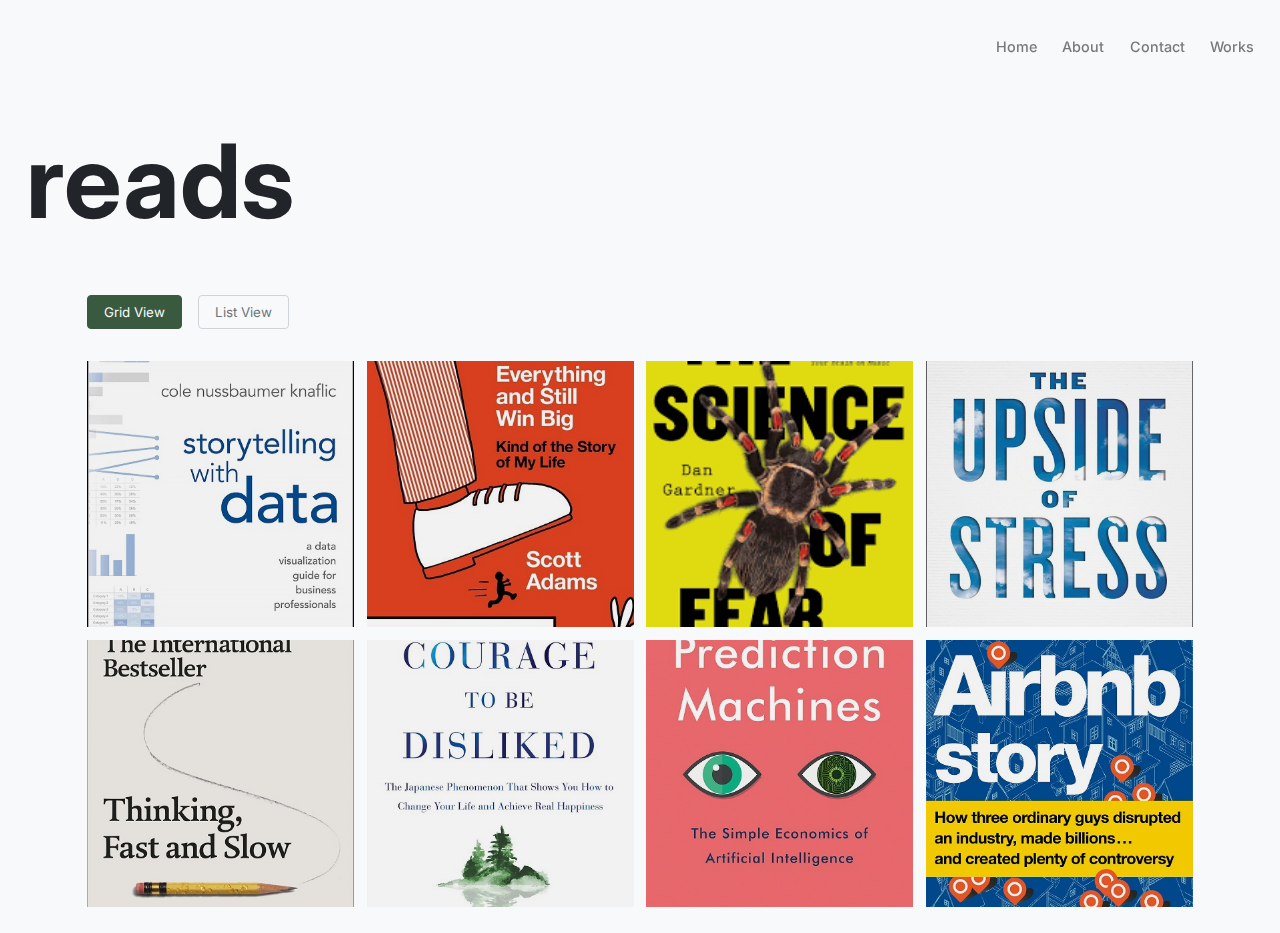
==== html/reads.html @ af6dd02d "Initial Commit" ====
<!DOCTYPE html>
<html lang="en">
  <head>
    <meta charset="UTF-8" />
    <meta name="viewport" content="width=device-width, initial-scale=1.0" />
    <link rel="stylesheet" href="../styles/styles-works-reads.css" />
    <title>My-Reads</title>
  </head>
  <body>
    <nav>
      <div class="nav-links">
        <a href="../index.html">Home</a>
        <a href="../index.html#about">About</a>
        <a href="./contact.html">Contact</a>
        <a href="./works.html">Works</a>
      </div>
    </nav>

    <h1>reads</h1>

    <div class="view-controls">
      <button class="view-button grid-btn active">Grid View</button>
      <button class="view-button list-btn">List View</button>
    </div>

    <div class="gallery">
      <div class="project">
        <img
          src="../src/stoytelling-with-data.jpg"
          alt="Storytelling with Data"
        />
        <div class="project-info">
          <h3>Storytelling with Data</h3>
        </div>
      </div>
      <div class="project">
        <img
          src="../src/how-to-fail-at-almost-everything-still-win-big.jpg"
          alt="How to Fail at Almost Everything and Still Win Big"
        />
        <div class="project-info">
          <h3>How to Fail at Almost Everything and Still Win Big</h3>
        </div>
      </div>
      <div class="project">
        <img src="../src/the-science-of-fear.png" alt="The Science of Fear" />
        <div class="project-info">
          <h3>The Science of Fear</h3>
        </div>
      </div>
      <div class="project">
        <img
          src="../src/the-upsides-of-stress.jpg"
          alt="The Upside of Stress"
        />
        <div class="project-info">
          <h3>The Upside of Stress</h3>
        </div>
      </div>
      <div class="project">
        <img
          src="../src/thinking-fast-and-slow.jpg"
          alt="Thinking, Fast and Slow"
        />
        <div class="project-info">
          <h3>Thinking, Fast and Slow</h3>
        </div>
      </div>
      <div class="project">
        <img
          src="../src/the-courage-to-be-disliked.jpg"
          alt="The Courage to Be Disliked"
        />
        <div class="project-info">
          <h3>The Courage to Be Disliked</h3>
        </div>
      </div>
      <div class="project">
        <img src="../src/prediction-machines.jpg" alt="Prediction Machines" />
        <div class="project-info">
          <h3>Prediction Machines</h3>
        </div>
      </div>
      <div class="project">
        <img src="../src/the-airbnb-story.jpg" alt="The Airbnb Story" />
        <div class="project-info">
          <h3>The Airbnb Story</h3>
        </div>
      </div>
    </div>

    <script>
      const gridBtn = document.querySelector(".grid-btn");
      const listBtn = document.querySelector(".list-btn");
      const gallery = document.querySelector(".gallery");

      gridBtn.addEventListener("click", () => {
        gallery.classList.remove("list-view");
        gridBtn.classList.add("active");
        listBtn.classList.remove("active");
      });

      listBtn.addEventListener("click", () => {
        gallery.classList.add("list-view");
        listBtn.classList.add("active");
        gridBtn.classList.remove("active");
      });
    </script>
  </body>
</html>
---- styles/styles-works-reads.css ----
@import url("https://fonts.googleapis.com/css2?family=Inter:wght@400;600&display=swap");

:root {
  --color-lightest: #f8f9fa;
  --color-light: #ced4da;
  --color-medium: #adb5bd;
  --color-dark: #6c757d;
  --color-darker: #495057;
  --color-darkest: #212529;
  --color-accent: #3a5a40;
}

* {
  margin: 0;
  padding: 0;
  box-sizing: border-box;
  font-family: "Inter", sans-serif;
  scroll-behavior: smooth;
}

body {
  background: var(--color-lightest);
  padding: clamp(1rem, 2vw, 2rem);
  color: var(--color-darkest);
}

nav {
  display: flex;
  justify-content: flex-end;
  padding: clamp(0.5rem, 1vw, 1rem) 0;
  margin-bottom: clamp(2rem, 4vw, 4rem);
}

.nav-links {
  display: flex;
  gap: clamp(1rem, 2vw, 2rem);
}

.nav-links a {
  text-decoration: none;
  color: var(--color-darkest);
  font-weight: 500;
  opacity: 0.6;
  font-size: clamp(0.9rem, 1vw, 1rem);
  transition: opacity 0.3s ease;
  position: relative;
}

.nav-links a:hover {
  opacity: 1;
}

.view-controls {
  display: flex;
  gap: 1rem;
  margin-bottom: 2rem;
}

.view-button {
  padding: 0.5rem 1rem;
  background: transparent;
  border: 1px solid var(--color-light);
  cursor: pointer;
  border-radius: 4px;
  transition: all 0.3s ease;
  color: var(--color-dark);
}

.view-button:hover {
  background: var(--color-dark);
  color: var(--color-lightest);
  border-color: var(--color-dark);
}

.view-button.active {
  background: var(--color-accent);
  color: var(--color-lightest);
  border-color: var(--color-accent);
}

h1 {
  font-size: clamp(3rem, 8vw, 8rem);
  font-weight: 700;
  margin-bottom: clamp(2rem, 4vw, 4rem);
  color: var(--color-darkest);
}

.gallery {
  display: grid;
  grid-template-columns: repeat(4, 1fr);
  gap: clamp(0.5rem, 1vw, 1rem);
  transition: all 0.5s cubic-bezier(0.4, 0, 0.2, 1);
  width: 90%;
  max-width: 1400px;
  margin: 0 auto;
}

.gallery.list-view {
  grid-template-columns: 1fr;
  width: 100%;
}

.project {
  position: relative;
  overflow: hidden;
  aspect-ratio: 1;
  background: var(--color-light);
  transition: transform 0.3s cubic-bezier(0.4, 0, 0.2, 1);
  border-radius: 0; /* Removed border radius to match reference */
}

.project::before {
  content: "";
  position: absolute;
  top: 0;
  left: 0;
  right: 0;
  bottom: 0;
  background: var(--color-accent);
  opacity: 0;
  transition: opacity 0.3s ease;
  z-index: 1;
}

.project:hover::before {
  opacity: 0.1;
}

.project img {
  width: 100%;
  height: 100%;
  object-fit: cover;
  transition: transform 0.5s cubic-bezier(0.4, 0, 0.2, 1);
}

.project:hover img {
  transform: scale(1.08);
  opacity: 0.8;
}

.project-info {
  position: absolute;
  bottom: 0;
  left: 0;
  right: 0;
  padding: 1.5rem;
  background: linear-gradient(
    to top,
    rgba(248, 249, 250, 0.95),
    rgba(248, 249, 250, 0.8) 60%,
    transparent
  );
  transform: translateY(100%);
  transition: transform 0.5s cubic-bezier(0.4, 0, 0.2, 1);
  z-index: 2;
}

.project-info h3 {
  color: var(--color-darkest);
  margin-bottom: 0.5rem;
  font-size: 1.2rem;
}

.project-info p {
  color: var(--color-darker);
  font-size: 0.9rem;
}

.project:hover .project-info {
  transform: translateY(0);
}

.list-view .project {
  display: grid;
  grid-template-columns: 300px 1fr;
  aspect-ratio: auto;
  gap: 2rem;
  padding: 1rem;
  background: var(--color-lightest);
  border: 1px solid var(--color-light);
}

.list-view .project-info {
  position: relative;
  transform: none;
  background: none;
  padding: 0;
}

.list-view .project:hover {
  transform: translateX(10px);
  box-shadow: -5px 5px 15px rgba(0, 0, 0, 0.1);
}

/* Media Queries */
@media (max-width: 1200px) {
  .gallery {
    grid-template-columns: repeat(3, 1fr);
    width: 95%;
  }
}

@media (max-width: 900px) {
  .gallery {
    grid-template-columns: repeat(2, 1fr);
    width: 100%;
  }

  h1 {
    font-size: clamp(2.5rem, 6vw, 4rem);
    margin-bottom: 2rem;
  }
}

@media (max-width: 768px) {
  body {
    padding: 1rem;
  }

  nav {
    margin-bottom: 2rem;
  }

  .nav-links {
    gap: 1rem;
  }

  .nav-links a {
    font-size: 0.9rem;
  }

  .logo {
    font-size: 1rem;
  }

  .gallery {
    gap: 0.5rem;
  }

  .list-view .project {
    grid-template-columns: 1fr;
    gap: 1rem;
    padding: 0.5rem;
  }

  .project-info {
    padding: 1rem;
  }

  .project-info h3 {
    font-size: 1rem;
  }

  .project-info p {
    font-size: 0.8rem;
  }

  .view-controls {
    margin-bottom: 1rem;
  }

  .view-button {
    padding: 0.4rem 0.8rem;
    font-size: 0.9rem;
  }
}

@media (max-width: 480px) {
  .gallery {
    grid-template-columns: repeat(2, 1fr);
    gap: 0.25rem;
  }

  h1 {
    font-size: clamp(2rem, 14vw, 6rem);
    margin-bottom: 1.5rem;
  }

  body {
    padding: 0.5rem;
  }
}

/* Additional refinements */
.nav-links a[href="#Works"] {
  color: var(--color-darkest);
}

.project img {
  width: 100%;
  height: 100%;
  object-fit: cover;
  transition: transform 0.5s cubic-bezier(0.4, 0, 0.2, 1);
  filter: brightness(0.95); /* Subtle dimming to match reference */
}

.view-controls {
  justify-content: flex-start;
  padding-left: 5%; /* Align with gallery */
}

@media (max-width: 768px) {
  .view-controls {
    padding-left: 0;
  }
}
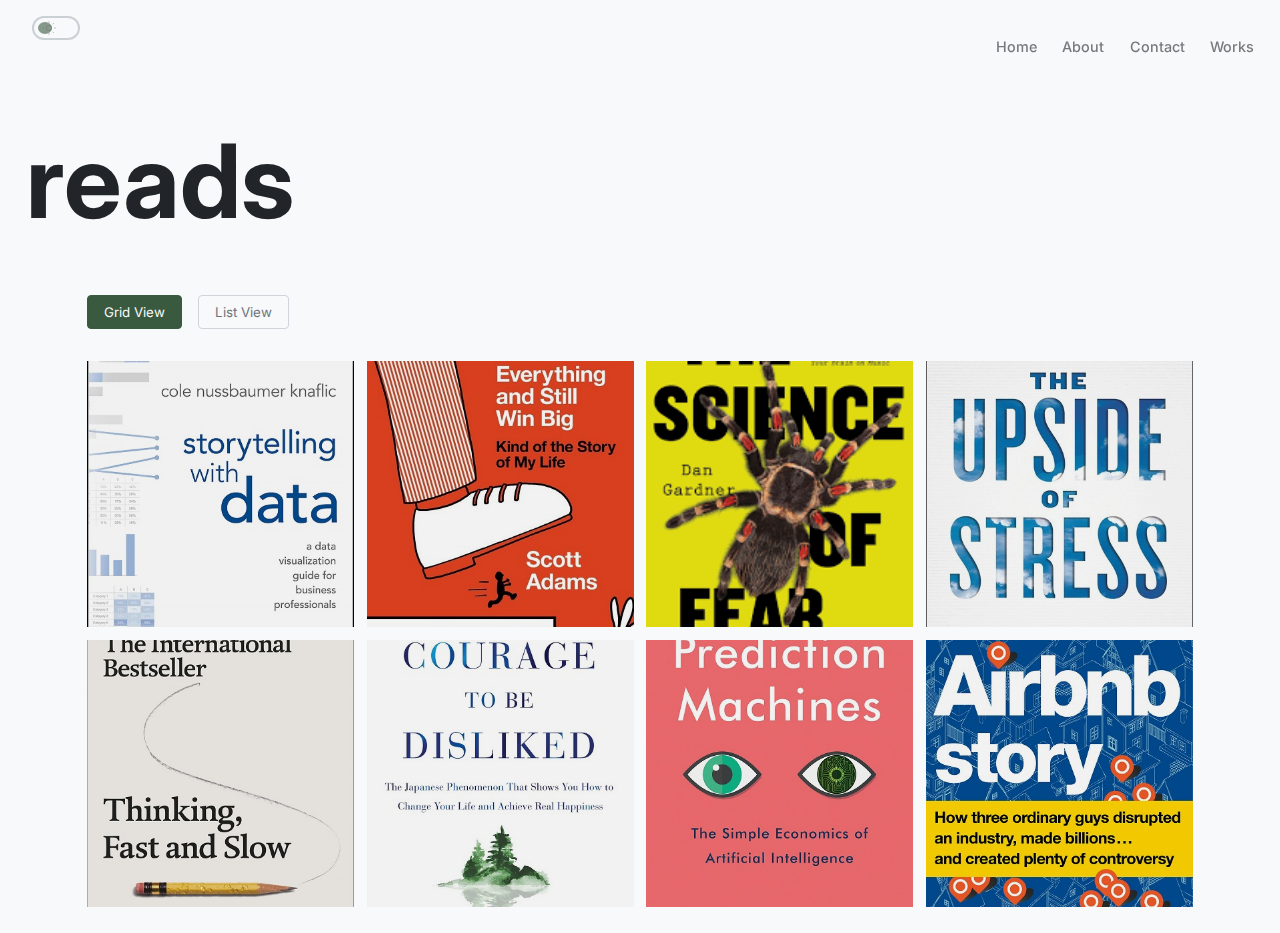
==== commit c08ebffa: "added dark mode" ====
--- a/html/reads.html
+++ b/html/reads.html
@@ -7,6 +7,37 @@
     <title>My-Reads</title>
   </head>
   <body>
+    <div class="theme-toggle">
+      <label class="theme-switch">
+        <input type="checkbox" class="theme-input" />
+        <div class="theme-slider">
+          <svg
+            class="sun-icon"
+            viewBox="0 0 24 24"
+            fill="none"
+            stroke="currentColor"
+          >
+            <circle cx="12" cy="12" r="4" />
+            <path d="M12 2v2" />
+            <path d="M12 20v2" />
+            <path d="M4.93 4.93l1.41 1.41" />
+            <path d="M17.66 17.66l1.41 1.41" />
+            <path d="M2 12h2" />
+            <path d="M20 12h2" />
+            <path d="M6.34 17.66l-1.41 1.41" />
+            <path d="M19.07 4.93l-1.41 1.41" />
+          </svg>
+          <svg
+            class="moon-icon"
+            viewBox="0 0 24 24"
+            fill="none"
+            stroke="currentColor"
+          >
+            <path d="M21 12.79A9 9 0 1 1 11.21 3 7 7 0 0 0 21 12.79z" />
+          </svg>
+        </div>
+      </label>
+    </div>
     <nav>
       <div class="nav-links">
         <a href="../index.html">Home</a>
@@ -105,6 +136,54 @@
         listBtn.classList.add("active");
         gridBtn.classList.remove("active");
       });
+
+      // Theme Toggle Functionality
+      document.addEventListener("DOMContentLoaded", () => {
+        const themeToggle = document.querySelector(".theme-input");
+
+        // Check for saved theme preference
+        const savedTheme = localStorage.getItem("theme");
+        if (savedTheme) {
+          document.documentElement.setAttribute("data-theme", savedTheme);
+          if (savedTheme === "dark") {
+            themeToggle.checked = true;
+          }
+        }
+
+        // Theme toggle handler
+        themeToggle.addEventListener("change", function () {
+          if (this.checked) {
+            transitionTheme("dark");
+          } else {
+            transitionTheme("light");
+          }
+        });
+
+        // Theme transition function
+        function transitionTheme(theme) {
+          document.documentElement.setAttribute("data-theme", theme);
+          localStorage.setItem("theme", theme);
+
+          // Add animation class to main elements
+          const elements = document.querySelectorAll(
+            "body, .header-section, .about-section, .slogan-section, .footer-section"
+          );
+          elements.forEach((element) => {
+            element.style.transition =
+              "background-color var(--theme-transition), color var(--theme-transition)";
+          });
+        }
+
+        // Add hover animation to toggle
+        const themeSwitch = document.querySelector(".theme-switch");
+        themeSwitch.addEventListener("mouseenter", () => {
+          themeSwitch.style.transform = "scale(1.05)";
+        });
+
+        themeSwitch.addEventListener("mouseleave", () => {
+          themeSwitch.style.transform = "scale(1)";
+        });
+      });
     </script>
   </body>
 </html>
--- a/styles/styles-works-reads.css
+++ b/styles/styles-works-reads.css
@@ -8,6 +8,15 @@
   --color-darker: #495057;
   --color-darkest: #212529;
   --color-accent: #3a5a40;
+
+  /* Dark mode colors - will be applied when data-theme="dark" */
+  --color-lightest-dark: #1a1b1e;
+  --color-light-dark: #2c2e33;
+  --color-medium-dark: #495057;
+  --color-dark-dark: #6c757d;
+  --color-darker-dark: #adb5bd;
+  --color-darkest-dark: #e9ecef;
+  --color-accent-dark: #588157;
 }
 
 * {
@@ -22,6 +31,125 @@
   background: var(--color-lightest);
   padding: clamp(1rem, 2vw, 2rem);
   color: var(--color-darkest);
+  animation: fadeIn 1s ease-in-out;
+}
+
+/*dark theme*/
+
+/* Theme Toggle Styles */
+.theme-toggle {
+  position: fixed;
+
+  top: clamp(0.5rem, 3vh, 1rem);
+  left: clamp(1rem, 3vw, 2rem);
+}
+
+.theme-switch {
+  position: relative;
+  display: inline-block;
+  width: clamp(3rem, 5vw, 3.75rem);
+  height: clamp(1.75rem, 3vh, 2.125rem);
+  cursor: pointer;
+}
+
+.theme-input {
+  opacity: 0;
+  width: 0;
+  height: 0;
+}
+
+.theme-slider {
+  position: absolute;
+  width: 3rem;
+  height: 1.5rem;
+  opacity: 0.6;
+  top: 0;
+  left: 0;
+  right: 0;
+  bottom: 0;
+  background-color: var(--color-lightest);
+  border: 2px solid var(--color-medium);
+  border-radius: 2.125rem;
+  transition: var(--transition-smooth);
+  overflow: hidden;
+}
+
+.theme-input:checked ~ .theme-slider {
+  border-color: var(--color-darkest);
+}
+
+.theme-slider:before {
+  content: "";
+  position: absolute;
+  height: calc(100% - 0.5rem);
+  width: calc(50% - 0.5rem);
+  left: 0.25rem;
+  bottom: 0.25rem;
+  background-color: var(--color-accent);
+  border-radius: 50%;
+  transition: var(--transition-smooth);
+}
+
+.theme-input:checked + .theme-slider:before {
+  transform: translateX(100%);
+}
+
+.sun-icon,
+.moon-icon {
+  position: absolute;
+  width: clamp(0.875rem, 1.5vw, 1rem);
+  height: clamp(0.875rem, 1.5vw, 1rem);
+  top: 50%;
+  transform: translateY(-50%);
+  transition: var(--transition-smooth);
+}
+
+.sun-icon {
+  left: 0.4375rem;
+  stroke: var(--color-darkest);
+  opacity: 1;
+}
+
+.moon-icon {
+  right: 0.4375rem;
+  stroke: var(--color-darkest);
+  opacity: 0;
+}
+
+.theme-input:checked ~ .theme-slider .sun-icon {
+  opacity: 0;
+}
+
+.theme-input:checked ~ .theme-slider .moon-icon {
+  opacity: 1;
+}
+
+/* Dark mode styles using attribute selector */
+[data-theme="dark"] {
+  --color-lightest: var(--color-lightest-dark);
+  --color-light: var(--color-light-dark);
+  --color-medium: var(--color-medium-dark);
+  --color-dark: var(--color-dark-dark);
+  --color-darker: var(--color-darker-dark);
+  --color-darkest: var(--color-darkest-dark);
+  --color-accent: var(--color-accent-dark);
+}
+
+/* Dark mode specific overrides */
+
+[data-theme="dark"] .view-button.active {
+  background: var(--color-darker);
+  color: var(--color-lightest);
+  border-color: var(--color-accent);
+}
+
+[data-theme="dark"] .project-info {
+  background: linear-gradient(
+    to top,
+    rgba(108, 117, 125, 0.95),
+    rgba(73, 80, 87, 0.8) 60%,
+    transparent
+  );
 }
 
 nav {
@@ -304,3 +432,12 @@
     padding-left: 0;
   }
 }
+
+@keyframes fadeIn {
+  0% {
+    opacity: 0;
+  }
+  100% {
+    opacity: 1;
+  }
+}
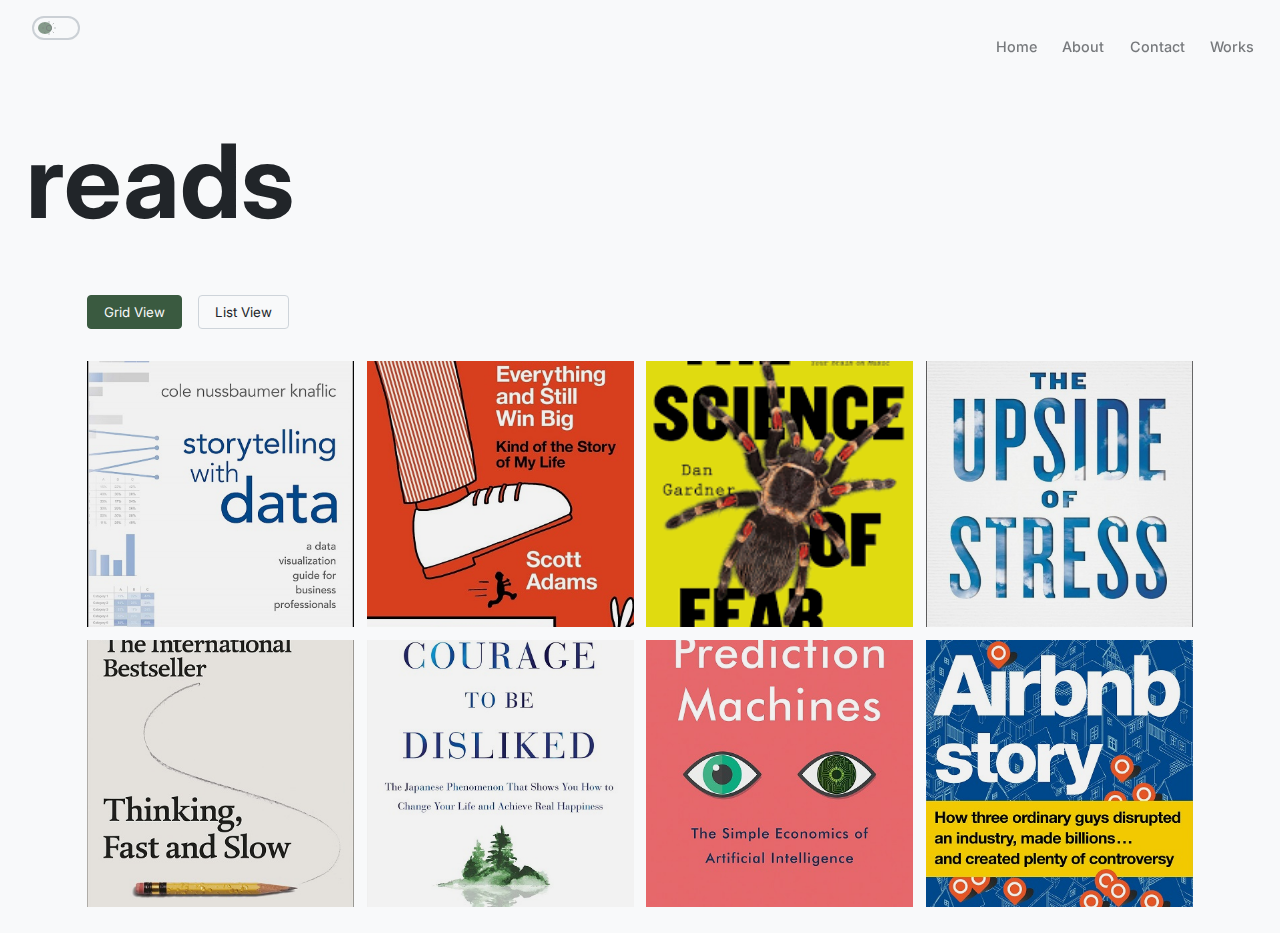
==== commit 2d655e45: "added links" ====
--- a/html/reads.html
+++ b/html/reads.html
@@ -55,69 +55,124 @@
     </div>
 
     <div class="gallery">
-      <div class="project">
-        <img
-          src="../src/stoytelling-with-data.jpg"
-          alt="Storytelling with Data"
-        />
-        <div class="project-info">
-          <h3>Storytelling with Data</h3>
-        </div>
-      </div>
-      <div class="project">
-        <img
-          src="../src/how-to-fail-at-almost-everything-still-win-big.jpg"
-          alt="How to Fail at Almost Everything and Still Win Big"
-        />
-        <div class="project-info">
-          <h3>How to Fail at Almost Everything and Still Win Big</h3>
-        </div>
-      </div>
-      <div class="project">
-        <img src="../src/the-science-of-fear.png" alt="The Science of Fear" />
-        <div class="project-info">
-          <h3>The Science of Fear</h3>
-        </div>
-      </div>
-      <div class="project">
-        <img
-          src="../src/the-upsides-of-stress.jpg"
-          alt="The Upside of Stress"
-        />
-        <div class="project-info">
-          <h3>The Upside of Stress</h3>
-        </div>
-      </div>
-      <div class="project">
-        <img
-          src="../src/thinking-fast-and-slow.jpg"
-          alt="Thinking, Fast and Slow"
-        />
-        <div class="project-info">
-          <h3>Thinking, Fast and Slow</h3>
-        </div>
-      </div>
-      <div class="project">
-        <img
-          src="../src/the-courage-to-be-disliked.jpg"
-          alt="The Courage to Be Disliked"
-        />
-        <div class="project-info">
-          <h3>The Courage to Be Disliked</h3>
-        </div>
-      </div>
-      <div class="project">
-        <img src="../src/prediction-machines.jpg" alt="Prediction Machines" />
-        <div class="project-info">
-          <h3>Prediction Machines</h3>
-        </div>
-      </div>
-      <div class="project">
-        <img src="../src/the-airbnb-story.jpg" alt="The Airbnb Story" />
-        <div class="project-info">
-          <h3>The Airbnb Story</h3>
-        </div>
-      </div>
+      <a
+        href="http://www.storytellingwithdata.com/"
+        target="_blank"
+        rel="noopener noreferrer"
+      >
+        <div class="project">
+          <img
+            src="../src/stoytelling-with-data.jpg"
+            alt="Storytelling with Data"
+          />
+          <div class="project-info">
+            <h3>Storytelling with Data</h3>
+          </div>
+        </div>
+      </a>
+
+      <a
+        href="https://dilbertblog.typepad.com/the_dilbert_blog/2013/10/how-to-fail-at-almost-everything-and-still-win-big.html"
+        target="_blank"
+        rel="noopener noreferrer"
+      >
+        <div class="project">
+          <img
+            src="../src/how-to-fail-at-almost-everything-still-win-big.jpg"
+            alt="How to Fail at Almost Everything and Still Win Big"
+          />
+          <div class="project-info">
+            <h3>How to Fail at Almost Everything and Still Win Big</h3>
+          </div>
+        </div>
+      </a>
+
+      <a
+        href="https://www.google.com/search?q=The+Science+of+Fear+by+Daniel+Gardner"
+        target="_blank"
+        rel="noopener noreferrer"
+      >
+        <div class="project">
+          <img src="../src/the-science-of-fear.png" alt="The Science of Fear" />
+          <div class="project-info">
+            <h3>The Science of Fear</h3>
+          </div>
+        </div>
+      </a>
+
+      <a
+        href="https://www.kellymcgonigal.com/the-upside-of-stress"
+        target="_blank"
+        rel="noopener noreferrer"
+      >
+        <div class="project">
+          <img
+            src="../src/the-upsides-of-stress.jpg"
+            alt="The Upside of Stress"
+          />
+          <div class="project-info">
+            <h3>The Upside of Stress</h3>
+          </div>
+        </div>
+      </a>
+
+      <a
+        href="https://www.google.com/search?q=Thinking+Fast+and+Slow+by+Daniel+Kahneman"
+        target="_blank"
+        rel="noopener noreferrer"
+      >
+        <div class="project">
+          <img
+            src="../src/thinking-fast-and-slow.jpg"
+            alt="Thinking, Fast and Slow"
+          />
+          <div class="project-info">
+            <h3>Thinking, Fast and Slow</h3>
+          </div>
+        </div>
+      </a>
+
+      <a
+        href="https://www.google.com/search?q=The+Courage+to+Be+Disliked+by+Ichiro+Kishimi"
+        target="_blank"
+        rel="noopener noreferrer"
+      >
+        <div class="project">
+          <img
+            src="../src/the-courage-to-be-disliked.jpg"
+            alt="The Courage to Be Disliked"
+          />
+          <div class="project-info">
+            <h3>The Courage to Be Disliked</h3>
+          </div>
+        </div>
+      </a>
+
+      <a
+        href="https://predictionmachines.ai/"
+        target="_blank"
+        rel="noopener noreferrer"
+      >
+        <div class="project">
+          <img src="../src/prediction-machines.jpg" alt="Prediction Machines" />
+          <div class="project-info">
+            <h3>Prediction Machines</h3>
+          </div>
+        </div>
+      </a>
+
+      <a
+        href="https://www.google.com/search?q=The+Airbnb+Story+by+Leigh+Gallagher"
+        target="_blank"
+        rel="noopener noreferrer"
+      >
+        <div class="project">
+          <img src="../src/the-airbnb-story.jpg" alt="The Airbnb Story" />
+          <div class="project-info">
+            <h3>The Airbnb Story</h3>
+          </div>
+        </div>
+      </a>
     </div>
 
     <script>
--- a/styles/styles-works-reads.css
+++ b/styles/styles-works-reads.css
@@ -191,7 +191,7 @@
   cursor: pointer;
   border-radius: 4px;
   transition: all 0.3s ease;
-  color: var(--color-dark);
+  color: var(--color-darkest);
 }
 
 .view-button:hover {
